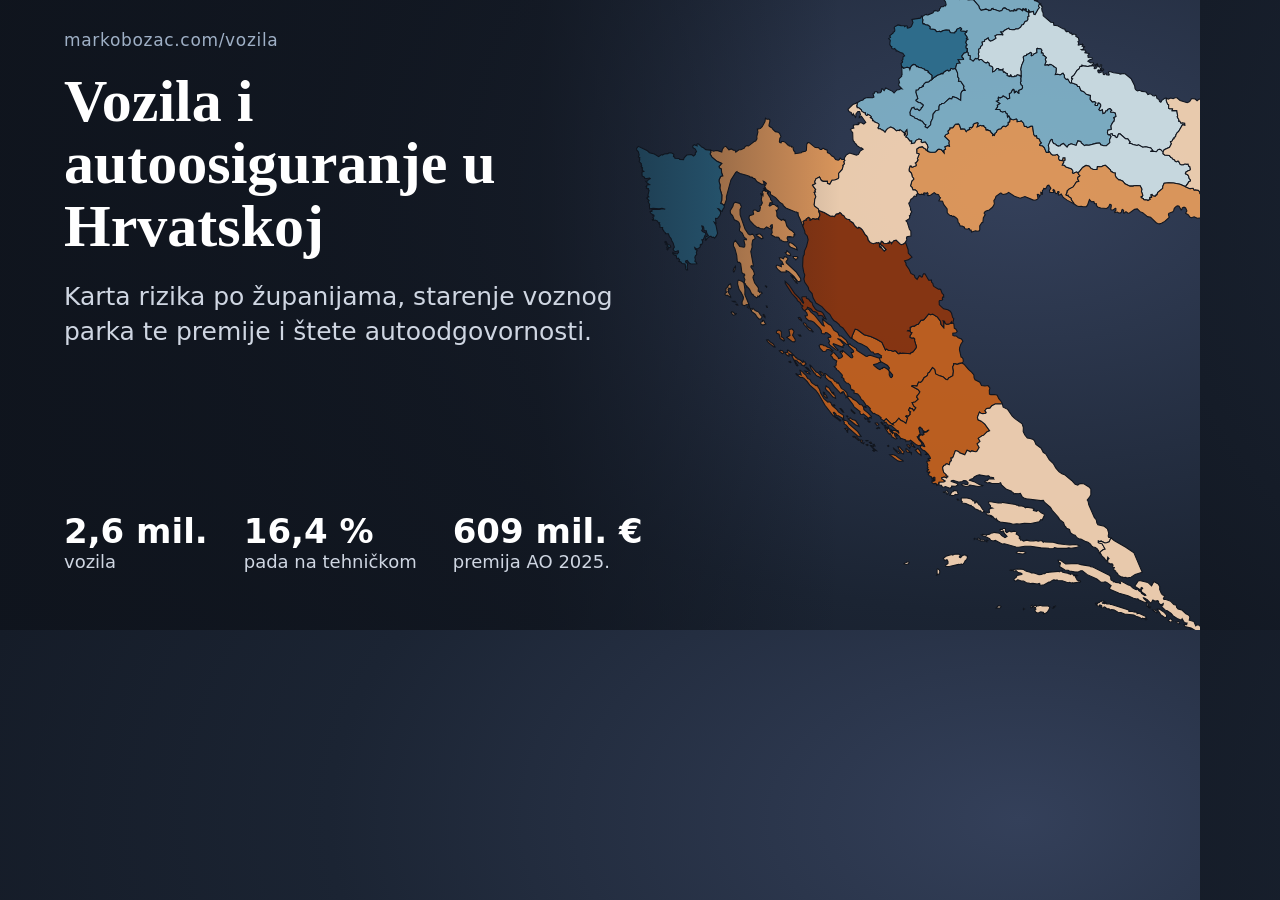
==== scripts/social/card.html @ e1ae1a6c "Vozila i autoosiguranje: karta rizika po županijama, vozni park i autoosiguranje Co-Authored-By: Cla" ====
<!DOCTYPE html><html lang="hr"><head><meta charset="utf-8">
<style>
html,body{margin:0;width:1200px;height:630px;overflow:hidden}
body{background:radial-gradient(120% 140% at 85% 30%,#34405a 0%,#1b2433 48%,#0f141d 100%);font-family:system-ui,-apple-system,"Segoe UI",Roboto,Arial,sans-serif;color:#fff;position:relative}
svg{position:absolute;right:-150px;top:-30px;height:700px;width:auto;opacity:.95}
body::after{content:"";position:absolute;inset:0;background:linear-gradient(90deg,rgba(15,20,29,.95) 0%,rgba(15,20,29,.75) 45%,rgba(15,20,29,0) 70%)}
.t,.f,.u{z-index:1}
.t{position:absolute;left:64px;top:70px;width:560px}
h1{font-family:"Iowan Old Style","Palatino Linotype",Palatino,Georgia,serif;font-size:60px;line-height:1.04;margin:0 0 22px;font-weight:600}
p{font-size:25px;line-height:1.4;color:#cfd6e2;margin:0}
.f{position:absolute;left:64px;bottom:58px;display:flex;gap:36px;font-size:18px;color:#cfd6e2}
.f b{display:block;font-size:34px;color:#fff;font-weight:650}
.u{position:absolute;left:64px;top:30px;font-size:17px;color:#9fb0c6;letter-spacing:.04em}
</style></head><body>
<svg id="m"></svg>
<div class="t"><h1>Vozila i autoosiguranje u Hrvatskoj</h1><p>Karta rizika po županijama, starenje voznog parka te premije i štete autoodgovornosti.</p></div>
<div class="f" id="f"></div>
<div class="u">markobozac.com/vozila</div>
<script src="../../site/data.js"></script>
<script>
const D=window.D,g=D.geo,m=document.getElementById('m');m.setAttribute('viewBox',`0 0 ${g.w} ${g.h}`);
const br=[80,90,100,110,125,150],cs=['#2f6f8f','#7fb0c6','#cfe0e6','#f3d2b3','#e39a5c','#c2611f','#8a3510'];
const by=new Map(D.areas.map(a=>[a.id,a]));const col=v=>{let i=0;while(i<br.length&&v>=br[i])i++;return cs[i]};
m.innerHTML=g.shapes.map(s=>`<path d="${s.d}" fill="${col(by.get(s.a).r.risk)}" stroke="#0f141d" stroke-width="1.5"/>`).join('');
const nf=(x,d=0)=>x.toLocaleString('hr-HR',{minimumFractionDigits:d,maximumFractionDigits:d});
const L=D.ins[D.ins.length-1];
document.getElementById('f').innerHTML=[[nf(D.nat.veh/1e6,1)+' mil.','vozila'],[nf(100*D.tp.fail/D.tp.n,1)+' %','pada na tehničkom'],[nf(L.ao.prem)+' mil. €','premija AO 2025.']].map(([v,l])=>`<span><b>${v}</b>${l}</span>`).join('');
</script></body></html>
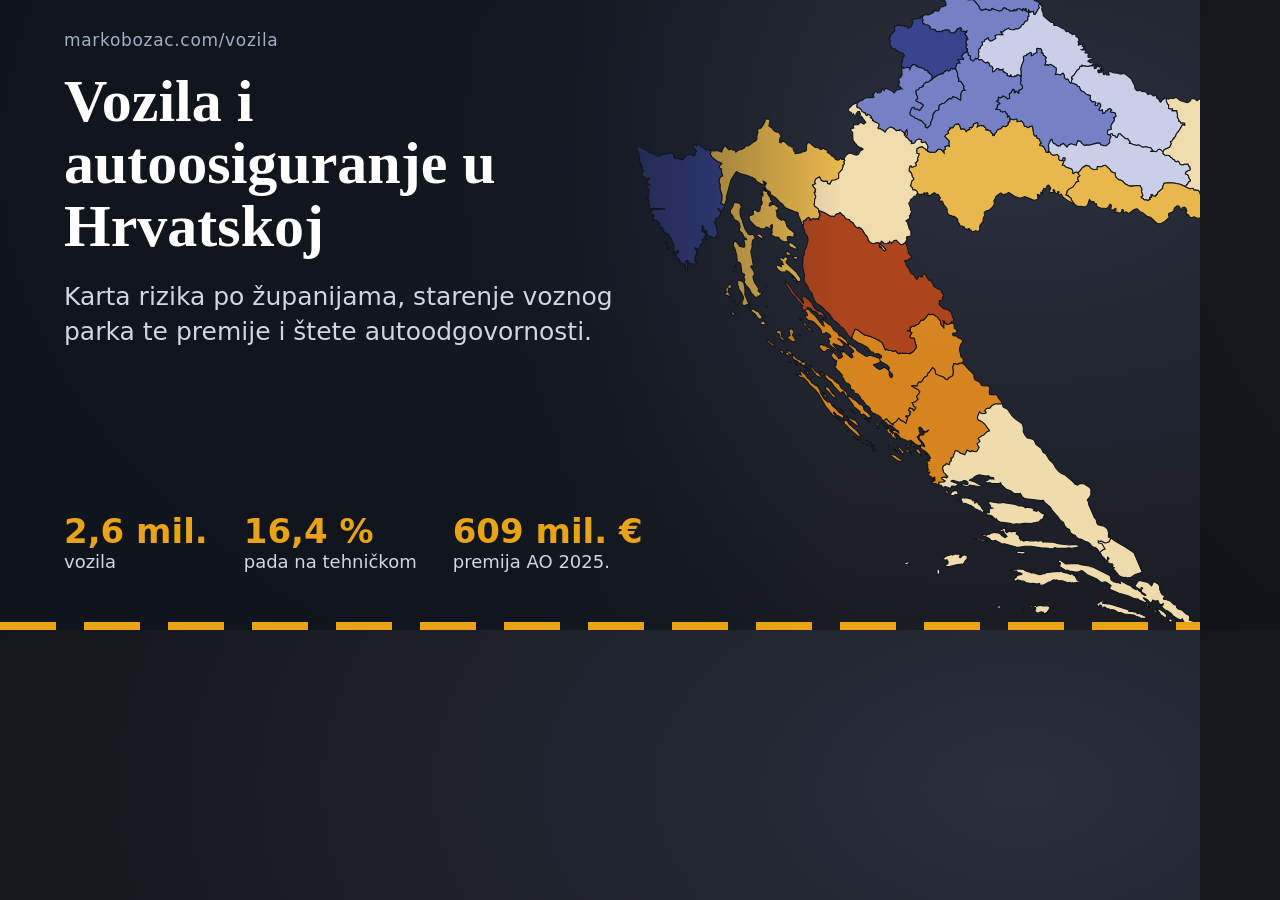
==== commit 34d9017c: "Nova paleta (asfalt, indigo, signalna žuta) i udjeli osiguratelja s Croatia osiguranjem Co-Authored-" ====
--- a/scripts/social/card.html
+++ b/scripts/social/card.html
@@ -1,7 +1,7 @@
 <!DOCTYPE html><html lang="hr"><head><meta charset="utf-8">
 <style>
 html,body{margin:0;width:1200px;height:630px;overflow:hidden}
-body{background:radial-gradient(120% 140% at 85% 30%,#34405a 0%,#1b2433 48%,#0f141d 100%);font-family:system-ui,-apple-system,"Segoe UI",Roboto,Arial,sans-serif;color:#fff;position:relative}
+body{background:radial-gradient(120% 140% at 85% 25%,#2b2f3d 0%,#1a1d24 50%,#0e0f13 100%);font-family:system-ui,-apple-system,"Segoe UI",Roboto,Arial,sans-serif;color:#fff;position:relative}
 svg{position:absolute;right:-150px;top:-30px;height:700px;width:auto;opacity:.95}
 body::after{content:"";position:absolute;inset:0;background:linear-gradient(90deg,rgba(15,20,29,.95) 0%,rgba(15,20,29,.75) 45%,rgba(15,20,29,0) 70%)}
 .t,.f,.u{z-index:1}
@@ -9,7 +9,8 @@
 h1{font-family:"Iowan Old Style","Palatino Linotype",Palatino,Georgia,serif;font-size:60px;line-height:1.04;margin:0 0 22px;font-weight:600}
 p{font-size:25px;line-height:1.4;color:#cfd6e2;margin:0}
 .f{position:absolute;left:64px;bottom:58px;display:flex;gap:36px;font-size:18px;color:#cfd6e2}
-.f b{display:block;font-size:34px;color:#fff;font-weight:650}
+.f b{display:block;font-size:34px;color:#e8a317;font-weight:650}
+body::before{content:"";position:absolute;left:0;right:0;bottom:0;height:8px;z-index:2;background:repeating-linear-gradient(90deg,#e8a317 0 56px,transparent 56px 84px)}
 .u{position:absolute;left:64px;top:30px;font-size:17px;color:#9fb0c6;letter-spacing:.04em}
 </style></head><body>
 <svg id="m"></svg>
@@ -19,7 +20,7 @@
 <script src="../../site/data.js"></script>
 <script>
 const D=window.D,g=D.geo,m=document.getElementById('m');m.setAttribute('viewBox',`0 0 ${g.w} ${g.h}`);
-const br=[80,90,100,110,125,150],cs=['#2f6f8f','#7fb0c6','#cfe0e6','#f3d2b3','#e39a5c','#c2611f','#8a3510'];
+const br=[80,90,100,110,125,150],cs=['#3a4592','#7a86cc','#d3d8f1','#fbe6b4','#f4c04e','#e08a1e','#b4471b'];
 const by=new Map(D.areas.map(a=>[a.id,a]));const col=v=>{let i=0;while(i<br.length&&v>=br[i])i++;return cs[i]};
 m.innerHTML=g.shapes.map(s=>`<path d="${s.d}" fill="${col(by.get(s.a).r.risk)}" stroke="#0f141d" stroke-width="1.5"/>`).join('');
 const nf=(x,d=0)=>x.toLocaleString('hr-HR',{minimumFractionDigits:d,maximumFractionDigits:d});
